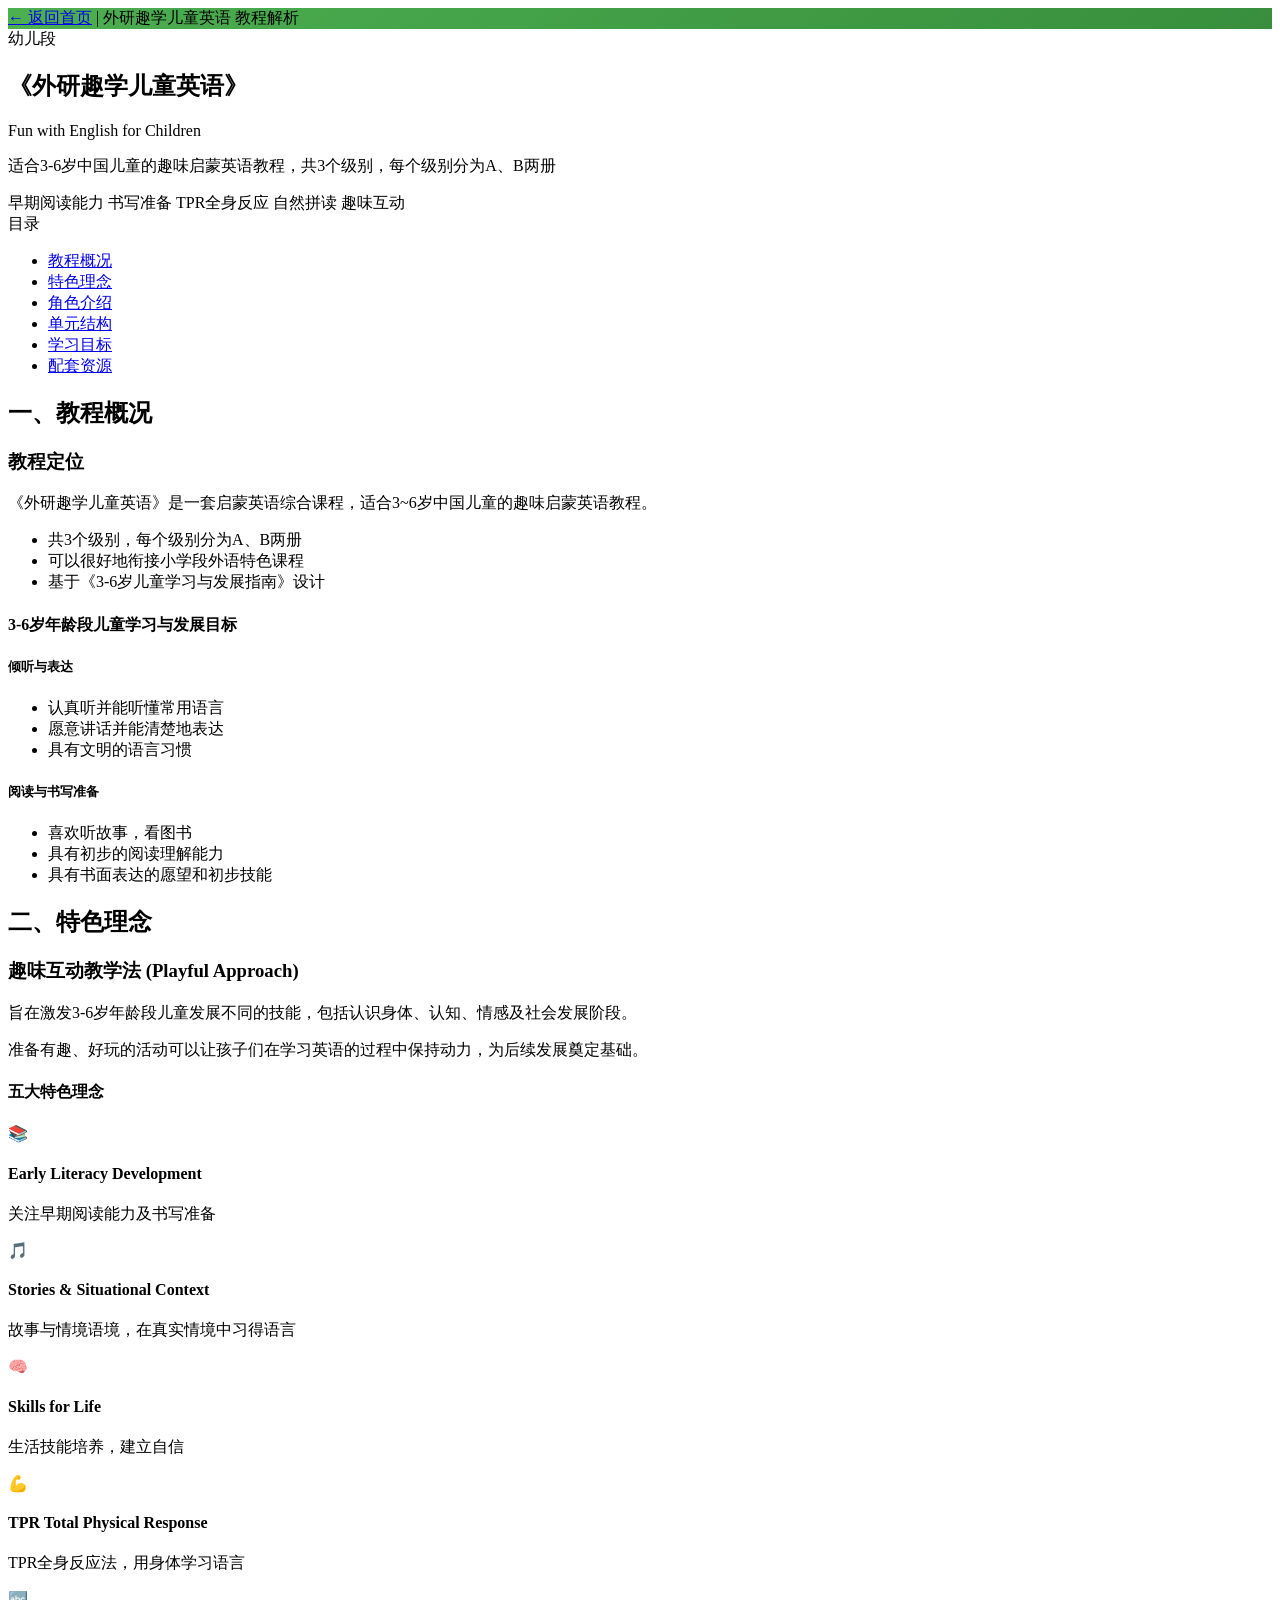
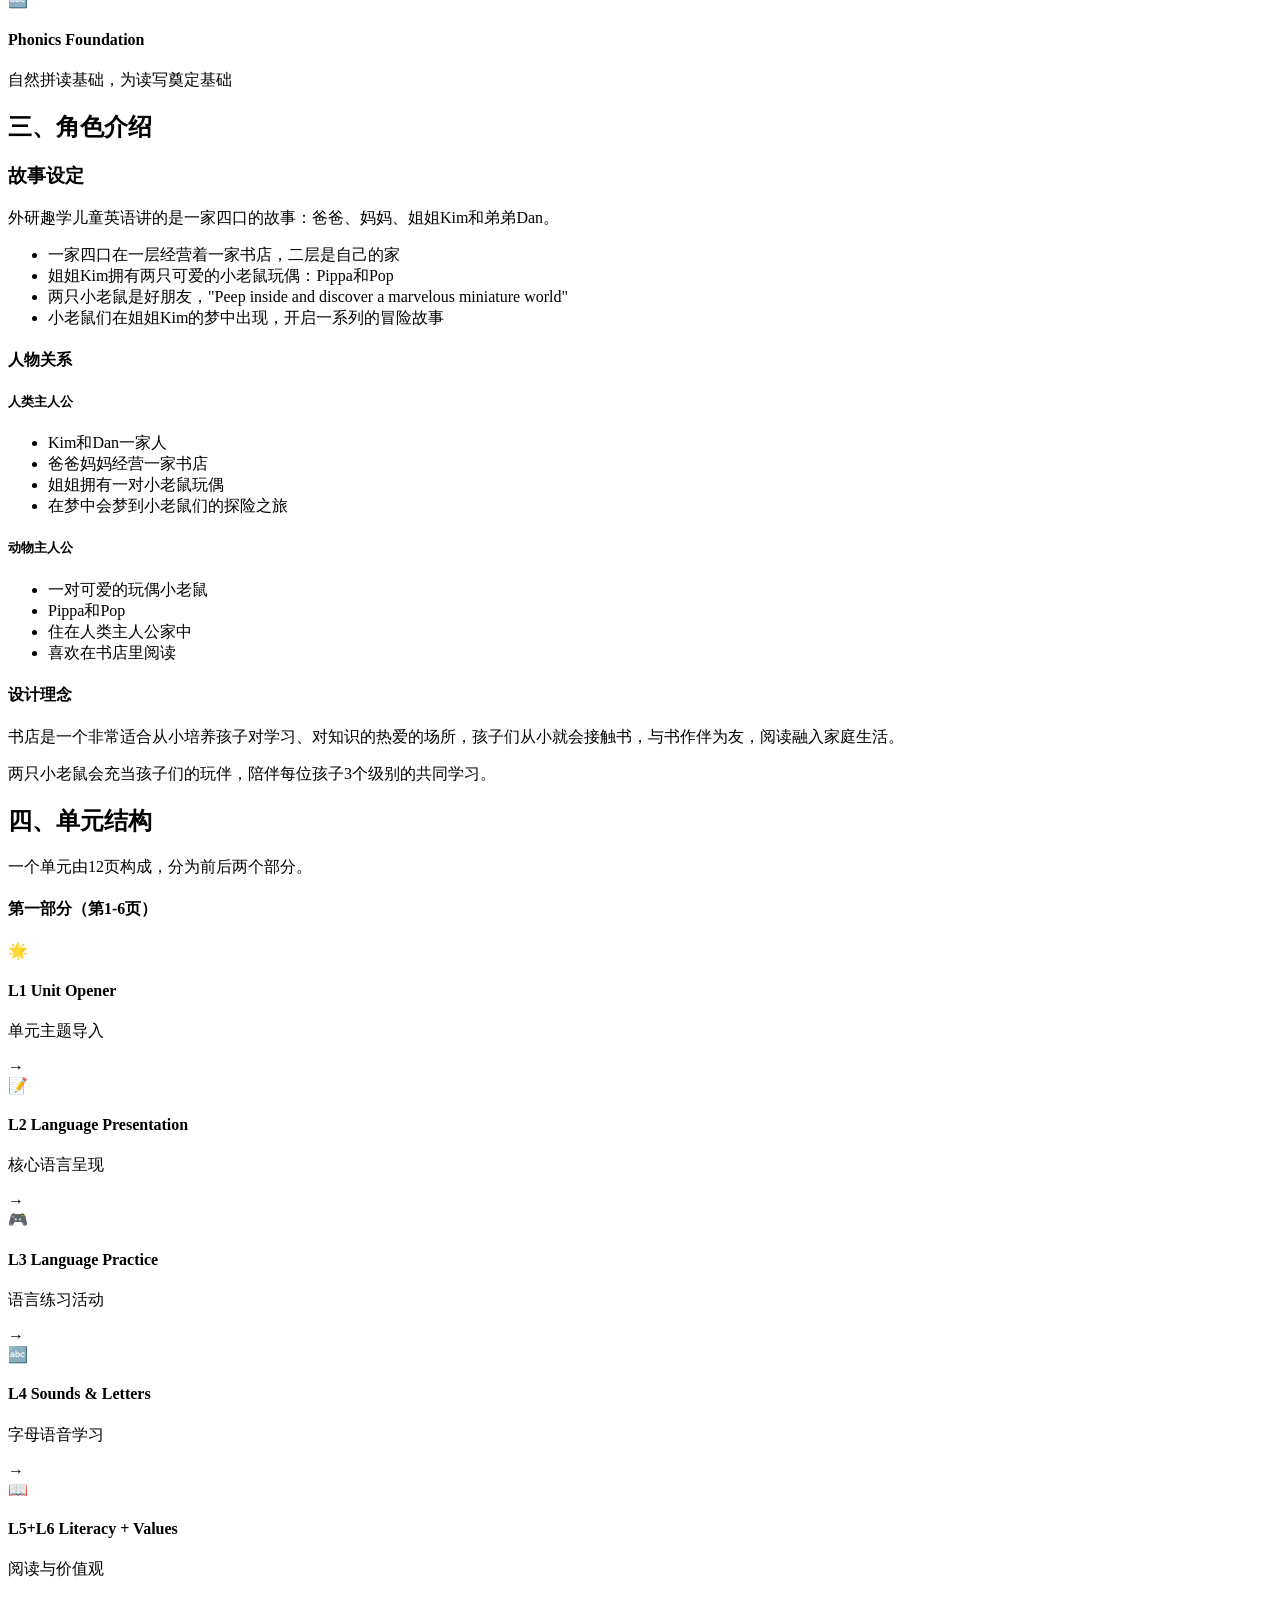
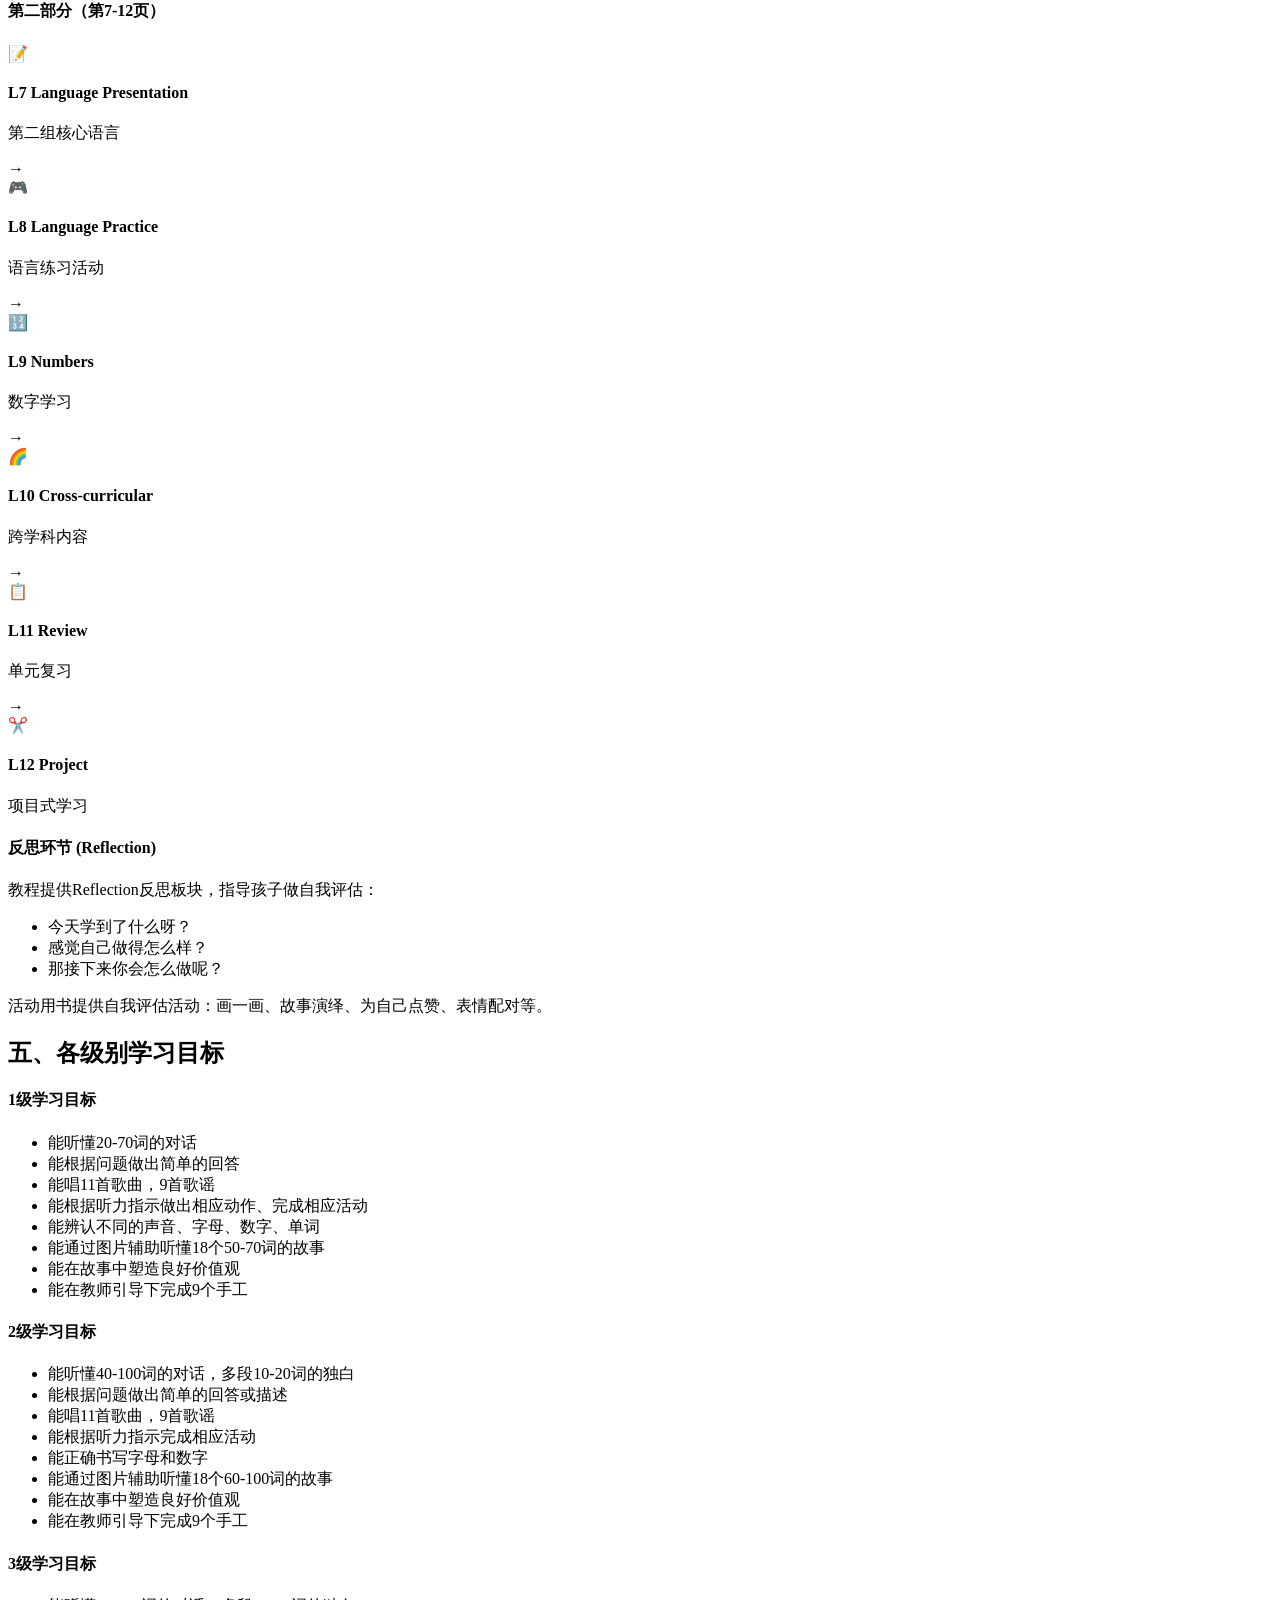
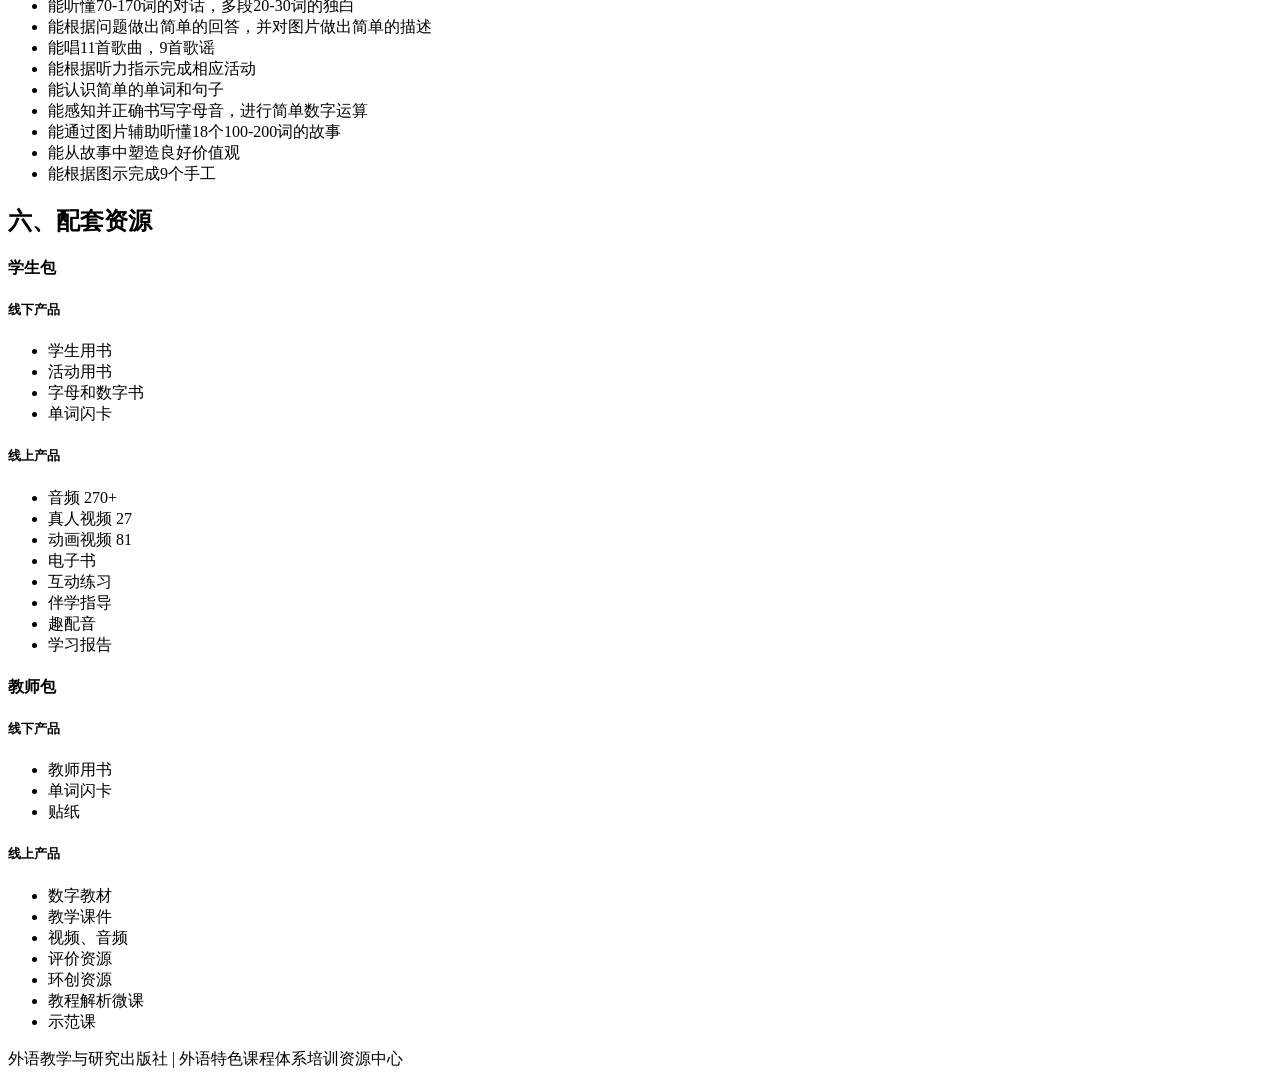
==== quschool-kids.html @ 0fa8fc63 "Add quschool-kids.html" ====
<!DOCTYPE html>
<html lang="zh-CN">
<head>
  <meta charset="UTF-8">
  <meta name="viewport" content="width=device-width, initial-scale=1.0">
  <title>外研趣学儿童英语 | 教程解析</title>
  <link rel="stylesheet" href="styles.css">
</head>
<body>
  <header>
    <nav class="main-nav" style="background: linear-gradient(135deg, #4caf50 0%, #388e3c 100%);">
      <a href="index.html" class="nav-back">← 返回首页</a>
      <span class="nav-divider">|</span>
      <span class="nav-title">外研趣学儿童英语 教程解析</span>
    </nav>
  </header>

  <main class="course-container">
    <!-- 课程头部 -->
    <section class="course-header">
      <div class="course-badge child">幼儿段</div>
      <h1>《外研趣学儿童英语》</h1>
      <p class="course-en">Fun with English for Children</p>
      <p class="course-desc">适合3-6岁中国儿童的趣味启蒙英语教程，共3个级别，每个级别分为A、B两册</p>
      <div class="course-tags">
        <span class="tag">早期阅读能力</span>
        <span class="tag">书写准备</span>
        <span class="tag">TPR全身反应</span>
        <span class="tag">自然拼读</span>
        <span class="tag">趣味互动</span>
      </div>
    </section>

    <!-- 目录导航 -->
    <nav class="toc">
      <div class="toc-title">目录</div>
      <ul>
        <li><a href="#overview">教程概况</a></li>
        <li><a href="#features">特色理念</a></li>
        <li><a href="#characters">角色介绍</a></li>
        <li><a href="#structure">单元结构</a></li>
        <li><a href="#objectives">学习目标</a></li>
        <li><a href="#resources">配套资源</a></li>
      </ul>
    </nav>

    <!-- 第一部分：教程概况 -->
    <section id="overview" class="content-section">
      <h2>一、教程概况</h2>
      
      <div class="highlight-card" style="border-left-color: #4caf50;">
        <h3>教程定位</h3>
        <p>《外研趣学儿童英语》是一套启蒙英语综合课程，适合3~6岁中国儿童的趣味启蒙英语教程。</p>
        <ul>
          <li>共3个级别，每个级别分为A、B两册</li>
          <li>可以很好地衔接小学段外语特色课程</li>
          <li>基于《3-6岁儿童学习与发展指南》设计</li>
        </ul>
      </div>

      <h4>3-6岁年龄段儿童学习与发展目标</h4>
      <div class="resources-grid">
        <div class="resource-card">
          <h5>倾听与表达</h5>
          <ul>
            <li>认真听并能听懂常用语言</li>
            <li>愿意讲话并能清楚地表达</li>
            <li>具有文明的语言习惯</li>
          </ul>
        </div>
        <div class="resource-card">
          <h5>阅读与书写准备</h5>
          <ul>
            <li>喜欢听故事，看图书</li>
            <li>具有初步的阅读理解能力</li>
            <li>具有书面表达的愿望和初步技能</li>
          </ul>
        </div>
      </div>
    </section>

    <!-- 第二部分：特色理念 -->
    <section id="features" class="content-section">
      <h2>二、特色理念</h2>
      
      <div class="concept-box">
        <h3>趣味互动教学法 (Playful Approach)</h3>
        <p>旨在激发3-6岁年龄段儿童发展不同的技能，包括认识身体、认知、情感及社会发展阶段。</p>
        <p>准备有趣、好玩的活动可以让孩子们在学习英语的过程中保持动力，为后续发展奠定基础。</p>
      </div>

      <h4>五大特色理念</h4>
      <div class="features-grid">
        <div class="feature-card">
          <div class="feature-icon">📚</div>
          <h4>Early Literacy Development</h4>
          <p>关注早期阅读能力及书写准备</p>
        </div>
        <div class="feature-card">
          <div class="feature-icon">🎵</div>
          <h4>Stories & Situational Context</h4>
          <p>故事与情境语境，在真实情境中习得语言</p>
        </div>
        <div class="feature-card">
          <div class="feature-icon">🧠</div>
          <h4>Skills for Life</h4>
          <p>生活技能培养，建立自信</p>
        </div>
        <div class="feature-card">
          <div class="feature-icon">💪</div>
          <h4>TPR Total Physical Response</h4>
          <p>TPR全身反应法，用身体学习语言</p>
        </div>
        <div class="feature-card">
          <div class="feature-icon">🔤</div>
          <h4>Phonics Foundation</h4>
          <p>自然拼读基础，为读写奠定基础</p>
        </div>
      </div>
    </section>

    <!-- 第三部分：角色介绍 -->
    <section id="characters" class="content-section">
      <h2>三、角色介绍</h2>
      
      <div class="concept-box">
        <h3>故事设定</h3>
        <p>外研趣学儿童英语讲的是一家四口的故事：爸爸、妈妈、姐姐Kim和弟弟Dan。</p>
        <ul>
          <li>一家四口在一层经营着一家书店，二层是自己的家</li>
          <li>姐姐Kim拥有两只可爱的小老鼠玩偶：Pippa和Pop</li>
          <li>两只小老鼠是好朋友，"Peep inside and discover a marvelous miniature world"</li>
          <li>小老鼠们在姐姐Kim的梦中出现，开启一系列的冒险故事</li>
        </ul>
      </div>

      <h4>人物关系</h4>
      <div class="resources-grid">
        <div class="resource-card">
          <h5>人类主人公</h5>
          <ul>
            <li>Kim和Dan一家人</li>
            <li>爸爸妈妈经营一家书店</li>
            <li>姐姐拥有一对小老鼠玩偶</li>
            <li>在梦中会梦到小老鼠们的探险之旅</li>
          </ul>
        </div>
        <div class="resource-card">
          <h5>动物主人公</h5>
          <ul>
            <li>一对可爱的玩偶小老鼠</li>
            <li>Pippa和Pop</li>
            <li>住在人类主人公家中</li>
            <li>喜欢在书店里阅读</li>
          </ul>
        </div>
      </div>

      <div class="highlight-card">
        <h4>设计理念</h4>
        <p>书店是一个非常适合从小培养孩子对学习、对知识的热爱的场所，孩子们从小就会接触书，与书作伴为友，阅读融入家庭生活。</p>
        <p>两只小老鼠会充当孩子们的玩伴，陪伴每位孩子3个级别的共同学习。</p>
      </div>
    </section>

    <!-- 第四部分：单元结构 -->
    <section id="structure" class="content-section">
      <h2>四、单元结构</h2>
      
      <p class="section-intro">一个单元由12页构成，分为前后两个部分。</p>

      <h4>第一部分（第1-6页）</h4>
      <div class="structure-flow">
        <div class="structure-step">
          <div class="step-icon">🌟</div>
          <div class="step-content">
            <h4>L1 Unit Opener</h4>
            <p>单元主题导入</p>
          </div>
        </div>
        <div class="structure-arrow">→</div>
        <div class="structure-step">
          <div class="step-icon">📝</div>
          <div class="step-content">
            <h4>L2 Language Presentation</h4>
            <p>核心语言呈现</p>
          </div>
        </div>
        <div class="structure-arrow">→</div>
        <div class="structure-step">
          <div class="step-icon">🎮</div>
          <div class="step-content">
            <h4>L3 Language Practice</h4>
            <p>语言练习活动</p>
          </div>
        </div>
        <div class="structure-arrow">→</div>
        <div class="structure-step">
          <div class="step-icon">🔤</div>
          <div class="step-content">
            <h4>L4 Sounds & Letters</h4>
            <p>字母语音学习</p>
          </div>
        </div>
        <div class="structure-arrow">→</div>
        <div class="structure-step">
          <div class="step-icon">📖</div>
          <div class="step-content">
            <h4>L5+L6 Literacy + Values</h4>
            <p>阅读与价值观</p>
          </div>
        </div>
      </div>

      <h4>第二部分（第7-12页）</h4>
      <div class="structure-flow">
        <div class="structure-step">
          <div class="step-icon">📝</div>
          <div class="step-content">
            <h4>L7 Language Presentation</h4>
            <p>第二组核心语言</p>
          </div>
        </div>
        <div class="structure-arrow">→</div>
        <div class="structure-step">
          <div class="step-icon">🎮</div>
          <div class="step-content">
            <h4>L8 Language Practice</h4>
            <p>语言练习活动</p>
          </div>
        </div>
        <div class="structure-arrow">→</div>
        <div class="structure-step">
          <div class="step-icon">🔢</div>
          <div class="step-content">
            <h4>L9 Numbers</h4>
            <p>数字学习</p>
          </div>
        </div>
        <div class="structure-arrow">→</div>
        <div class="structure-step">
          <div class="step-icon">🌈</div>
          <div class="step-content">
            <h4>L10 Cross-curricular</h4>
            <p>跨学科内容</p>
          </div>
        </div>
        <div class="structure-arrow">→</div>
        <div class="structure-step">
          <div class="step-icon">📋</div>
          <div class="step-content">
            <h4>L11 Review</h4>
            <p>单元复习</p>
          </div>
        </div>
        <div class="structure-arrow">→</div>
        <div class="structure-step">
          <div class="step-icon">✂️</div>
          <div class="step-content">
            <h4>L12 Project</h4>
            <p>项目式学习</p>
          </div>
        </div>
      </div>

      <h4>反思环节 (Reflection)</h4>
      <div class="highlight-card">
        <p>教程提供Reflection反思板块，指导孩子做自我评估：</p>
        <ul>
          <li>今天学到了什么呀？</li>
          <li>感觉自己做得怎么样？</li>
          <li>那接下来你会怎么做呢？</li>
        </ul>
        <p>活动用书提供自我评估活动：画一画、故事演绎、为自己点赞、表情配对等。</p>
      </div>
    </section>

    <!-- 第五部分：学习目标 -->
    <section id="objectives" class="content-section">
      <h2>五、各级别学习目标</h2>
      
      <h4>1级学习目标</h4>
      <div class="highlight-card">
        <ul>
          <li>能听懂20-70词的对话</li>
          <li>能根据问题做出简单的回答</li>
          <li>能唱11首歌曲，9首歌谣</li>
          <li>能根据听力指示做出相应动作、完成相应活动</li>
          <li>能辨认不同的声音、字母、数字、单词</li>
          <li>能通过图片辅助听懂18个50-70词的故事</li>
          <li>能在故事中塑造良好价值观</li>
          <li>能在教师引导下完成9个手工</li>
        </ul>
      </div>

      <h4>2级学习目标</h4>
      <div class="highlight-card">
        <ul>
          <li>能听懂40-100词的对话，多段10-20词的独白</li>
          <li>能根据问题做出简单的回答或描述</li>
          <li>能唱11首歌曲，9首歌谣</li>
          <li>能根据听力指示完成相应活动</li>
          <li>能正确书写字母和数字</li>
          <li>能通过图片辅助听懂18个60-100词的故事</li>
          <li>能在故事中塑造良好价值观</li>
          <li>能在教师引导下完成9个手工</li>
        </ul>
      </div>

      <h4>3级学习目标</h4>
      <div class="highlight-card">
        <ul>
          <li>能听懂70-170词的对话，多段20-30词的独白</li>
          <li>能根据问题做出简单的回答，并对图片做出简单的描述</li>
          <li>能唱11首歌曲，9首歌谣</li>
          <li>能根据听力指示完成相应活动</li>
          <li>能认识简单的单词和句子</li>
          <li>能感知并正确书写字母音，进行简单数字运算</li>
          <li>能通过图片辅助听懂18个100-200词的故事</li>
          <li>能从故事中塑造良好价值观</li>
          <li>能根据图示完成9个手工</li>
        </ul>
      </div>
    </section>

    <!-- 第六部分：配套资源 -->
    <section id="resources" class="content-section">
      <h2>六、配套资源</h2>
      
      <h4>学生包</h4>
      <div class="resources-grid">
        <div class="resource-card">
          <h5>线下产品</h5>
          <ul>
            <li>学生用书</li>
            <li>活动用书</li>
            <li>字母和数字书</li>
            <li>单词闪卡</li>
          </ul>
        </div>
        <div class="resource-card">
          <h5>线上产品</h5>
          <ul>
            <li>音频 270+</li>
            <li>真人视频 27</li>
            <li>动画视频 81</li>
            <li>电子书</li>
            <li>互动练习</li>
            <li>伴学指导</li>
            <li>趣配音</li>
            <li>学习报告</li>
          </ul>
        </div>
      </div>

      <h4>教师包</h4>
      <div class="resources-grid">
        <div class="resource-card">
          <h5>线下产品</h5>
          <ul>
            <li>教师用书</li>
            <li>单词闪卡</li>
            <li>贴纸</li>
          </ul>
        </div>
        <div class="resource-card">
          <h5>线上产品</h5>
          <ul>
            <li>数字教材</li>
            <li>教学课件</li>
            <li>视频、音频</li>
            <li>评价资源</li>
            <li>环创资源</li>
            <li>教程解析微课</li>
            <li>示范课</li>
          </ul>
        </div>
      </div>
    </section>

    <footer class="course-footer">
      <p>外语教学与研究出版社 | 外语特色课程体系培训资源中心</p>
    </footer>
  </main>
</body>
</html>
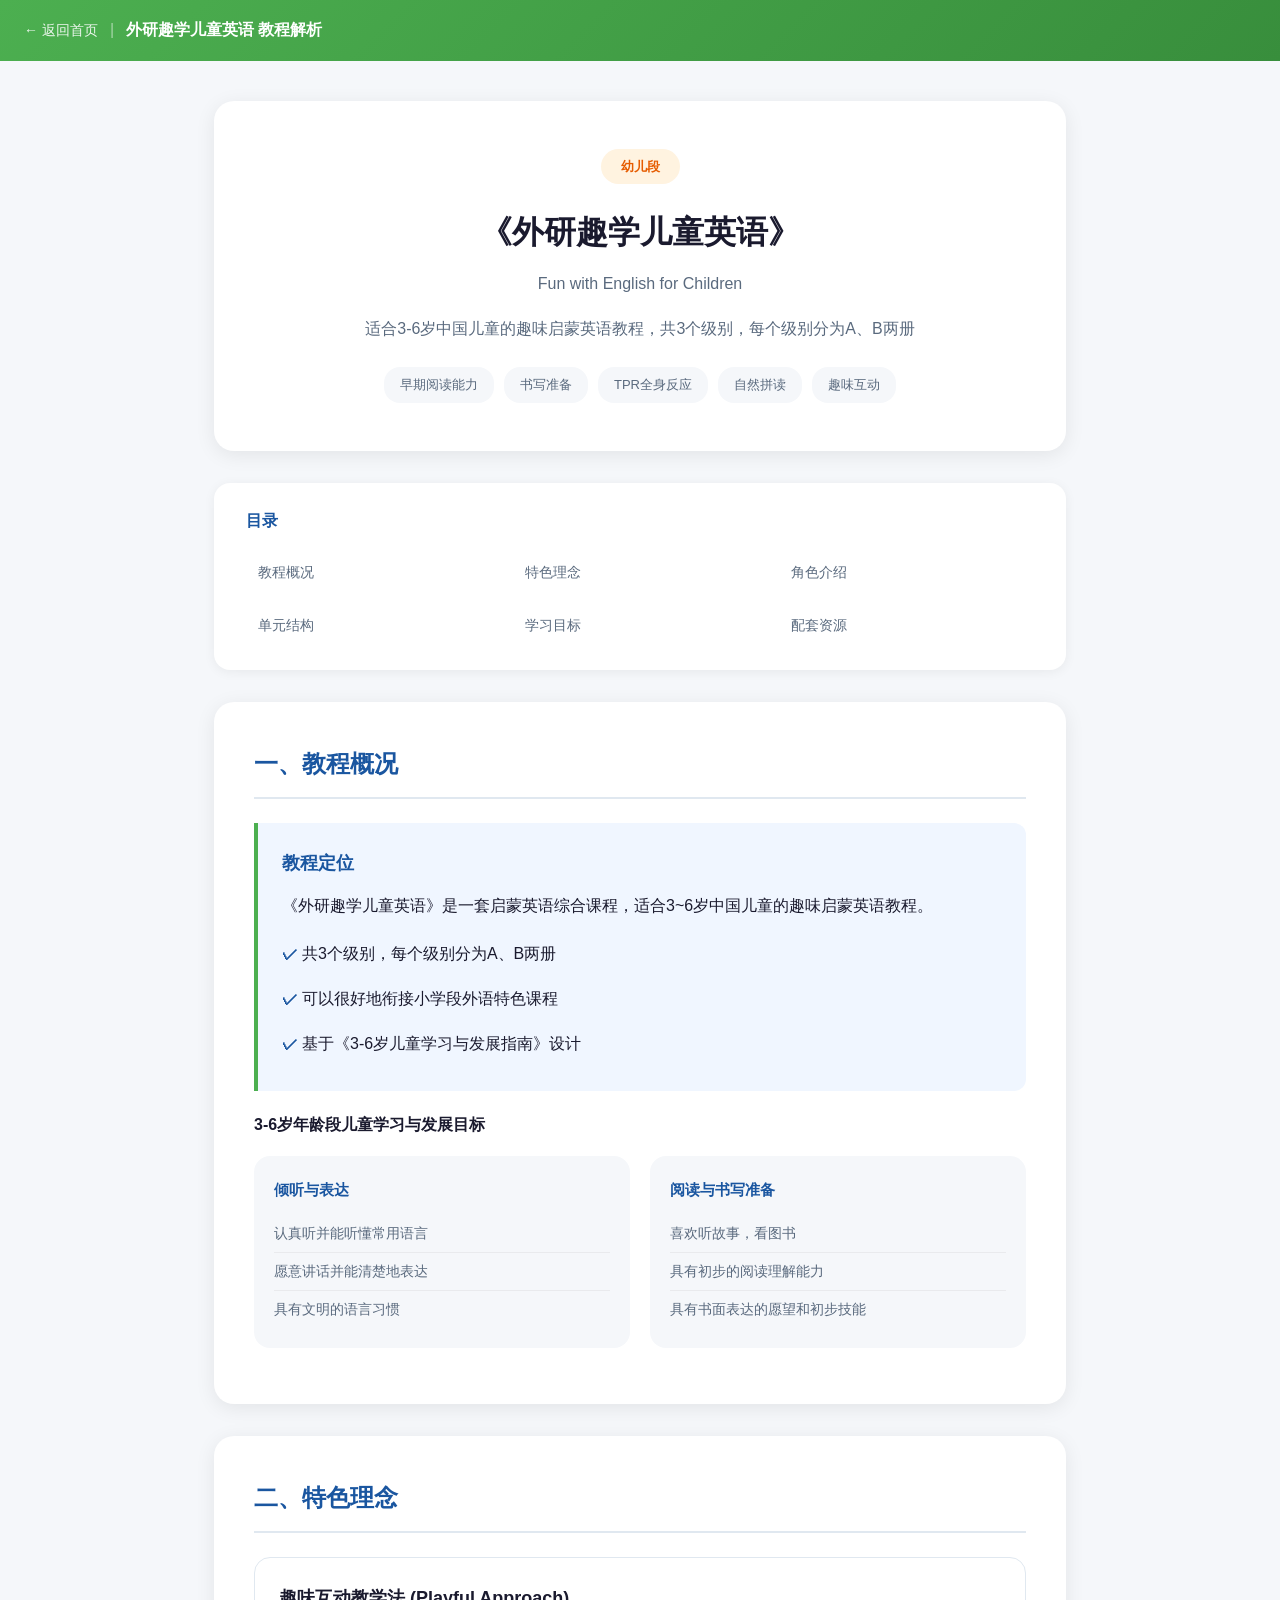
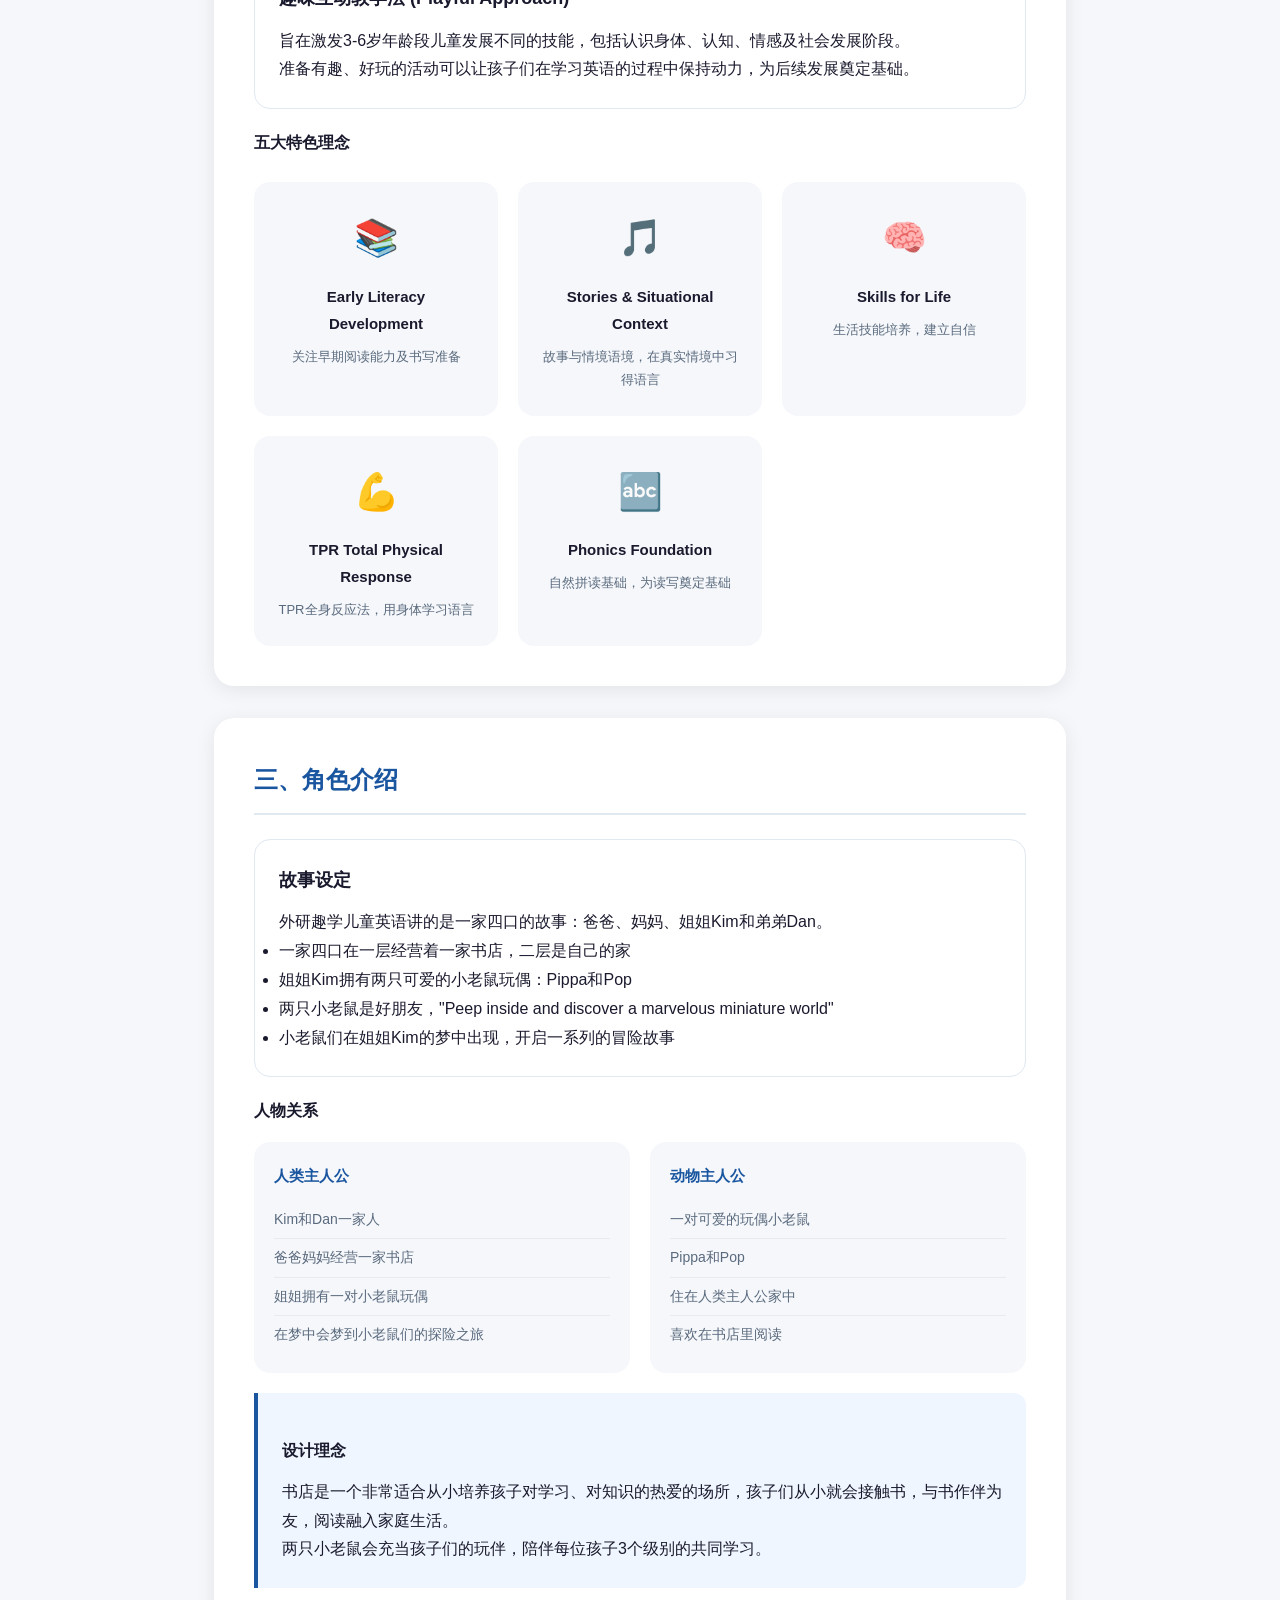
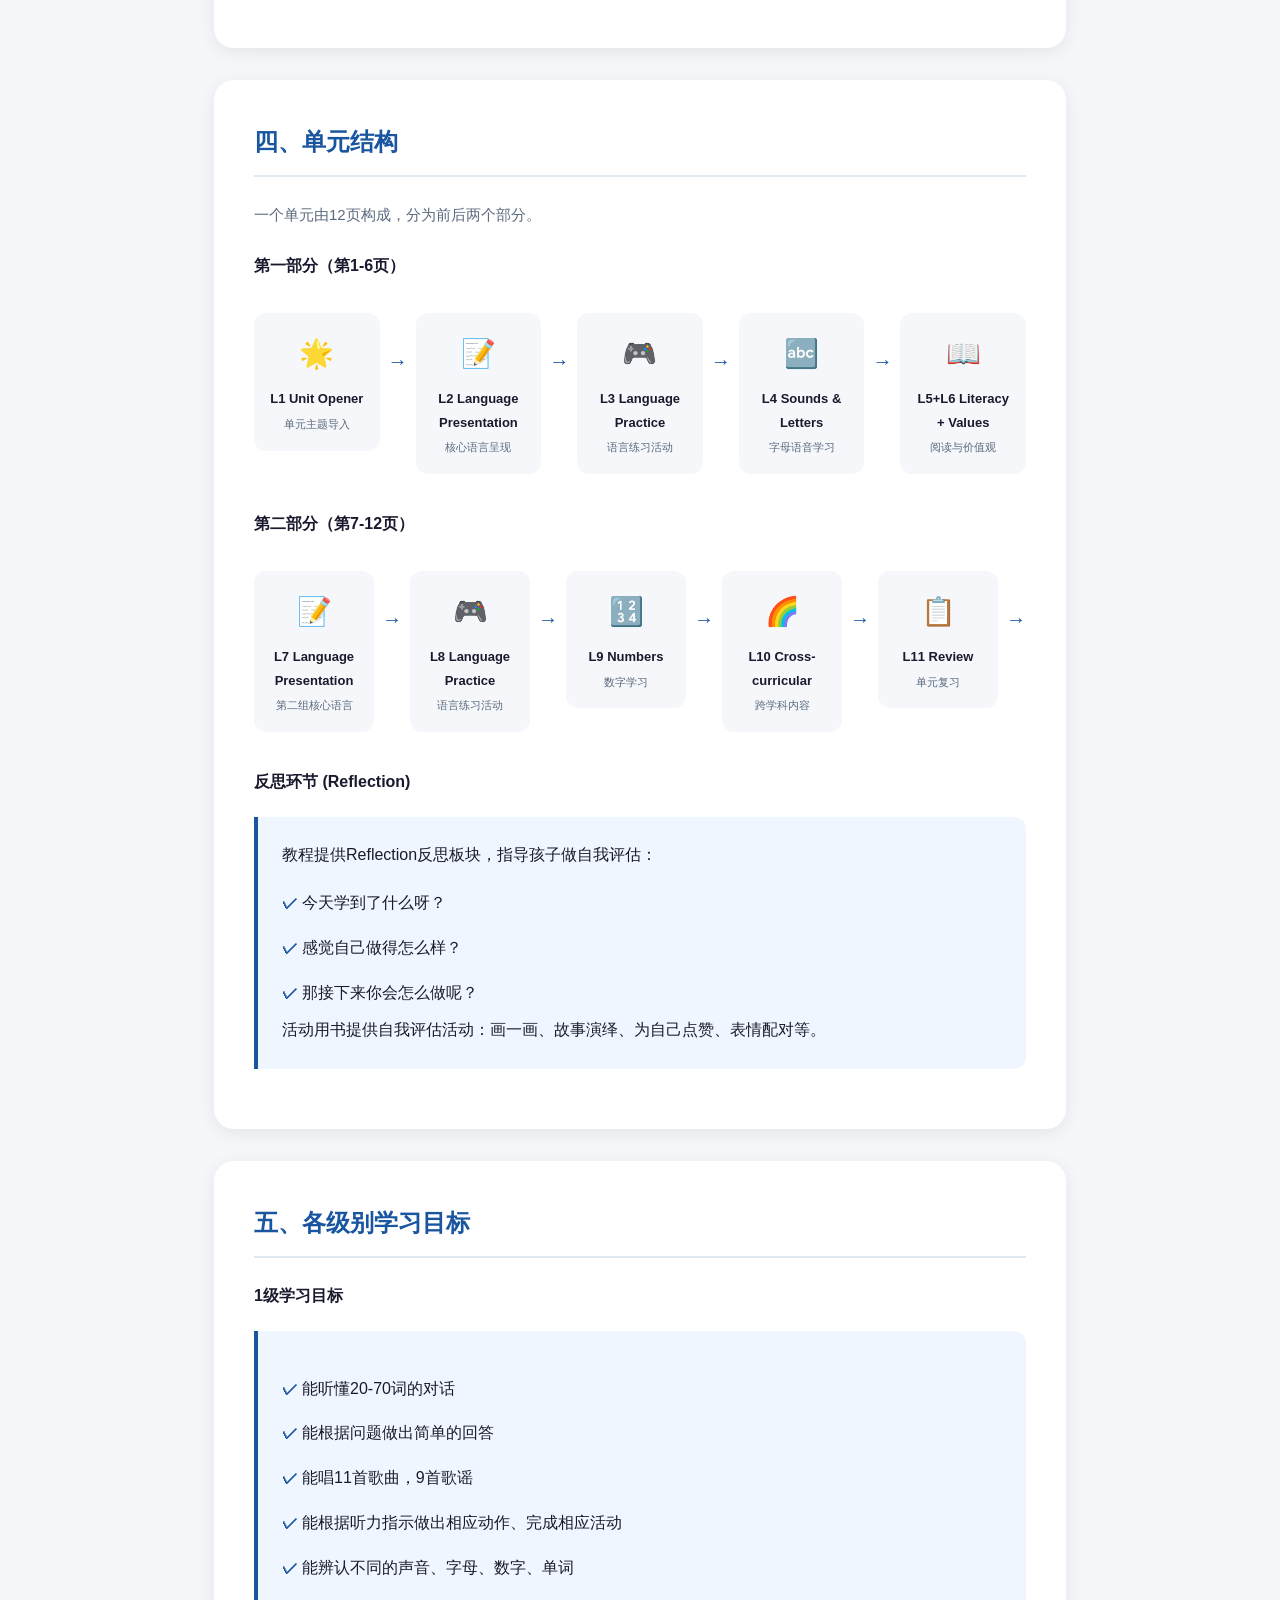
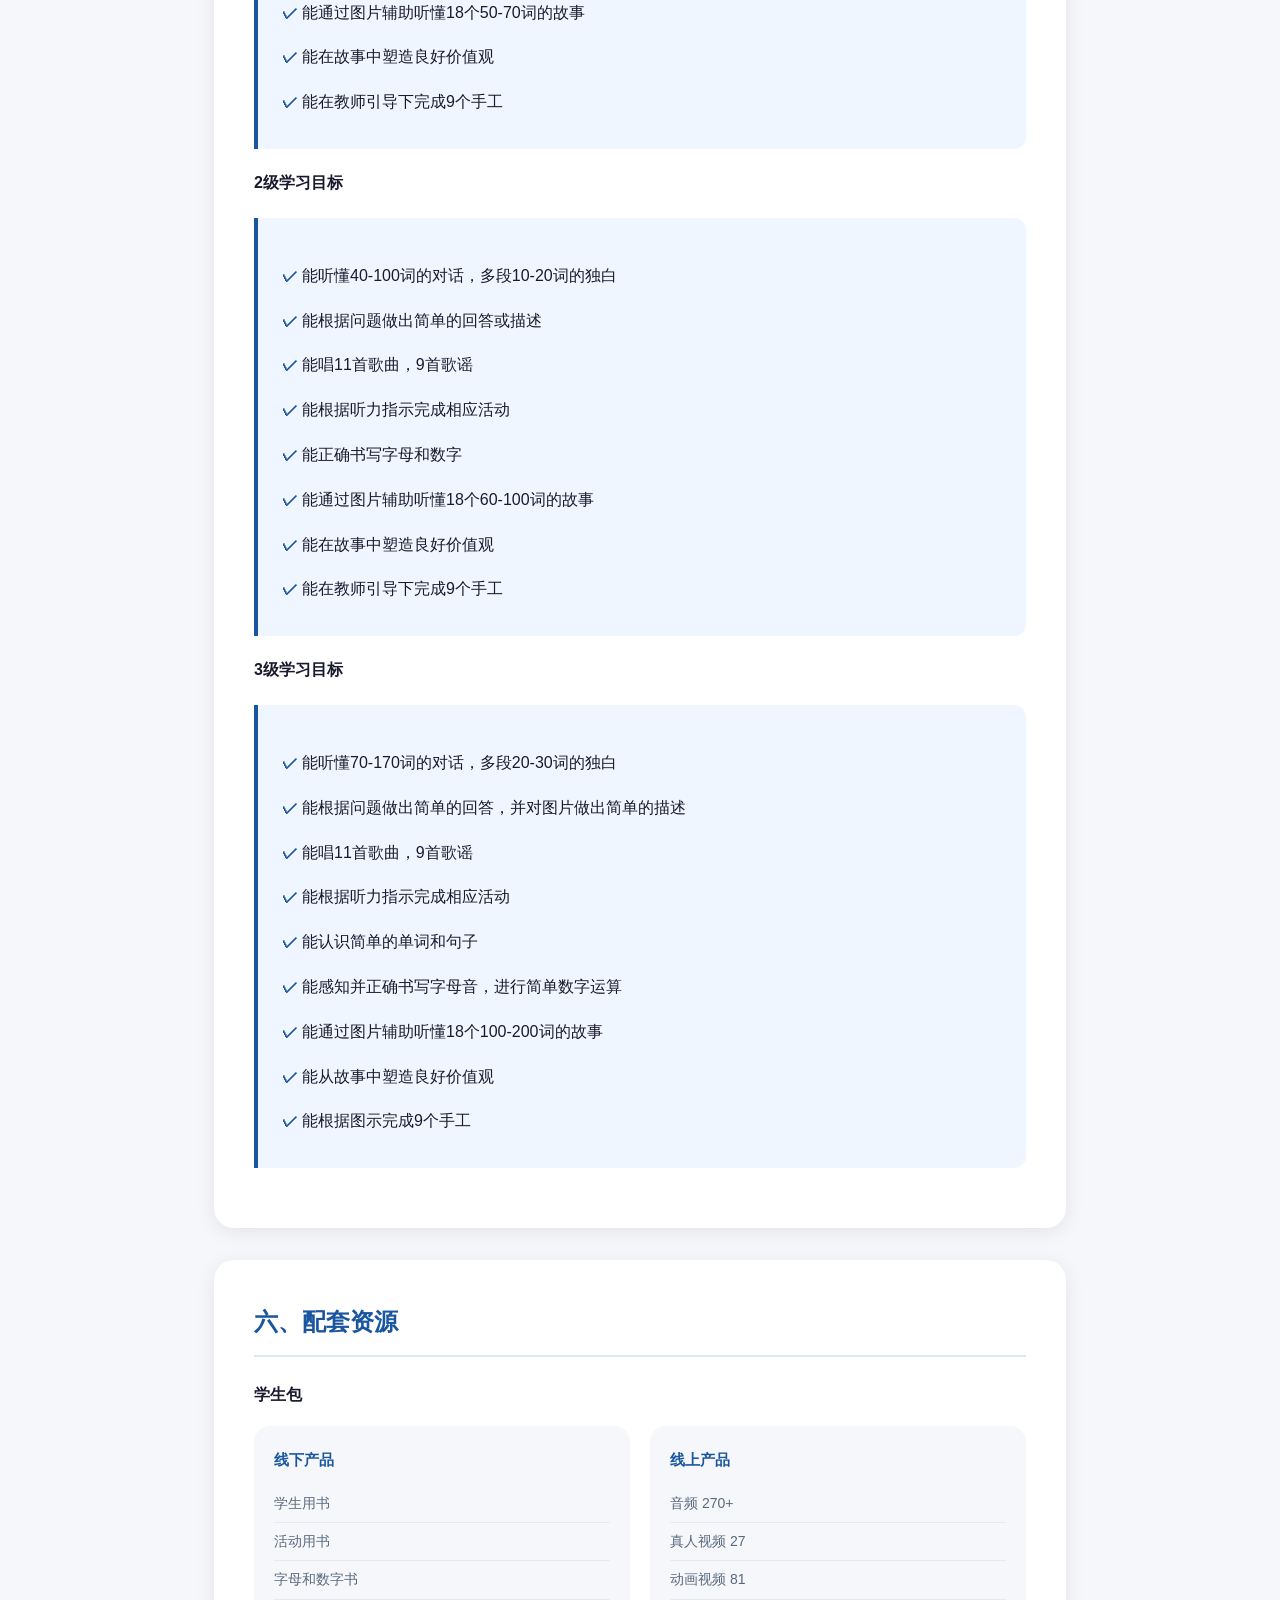
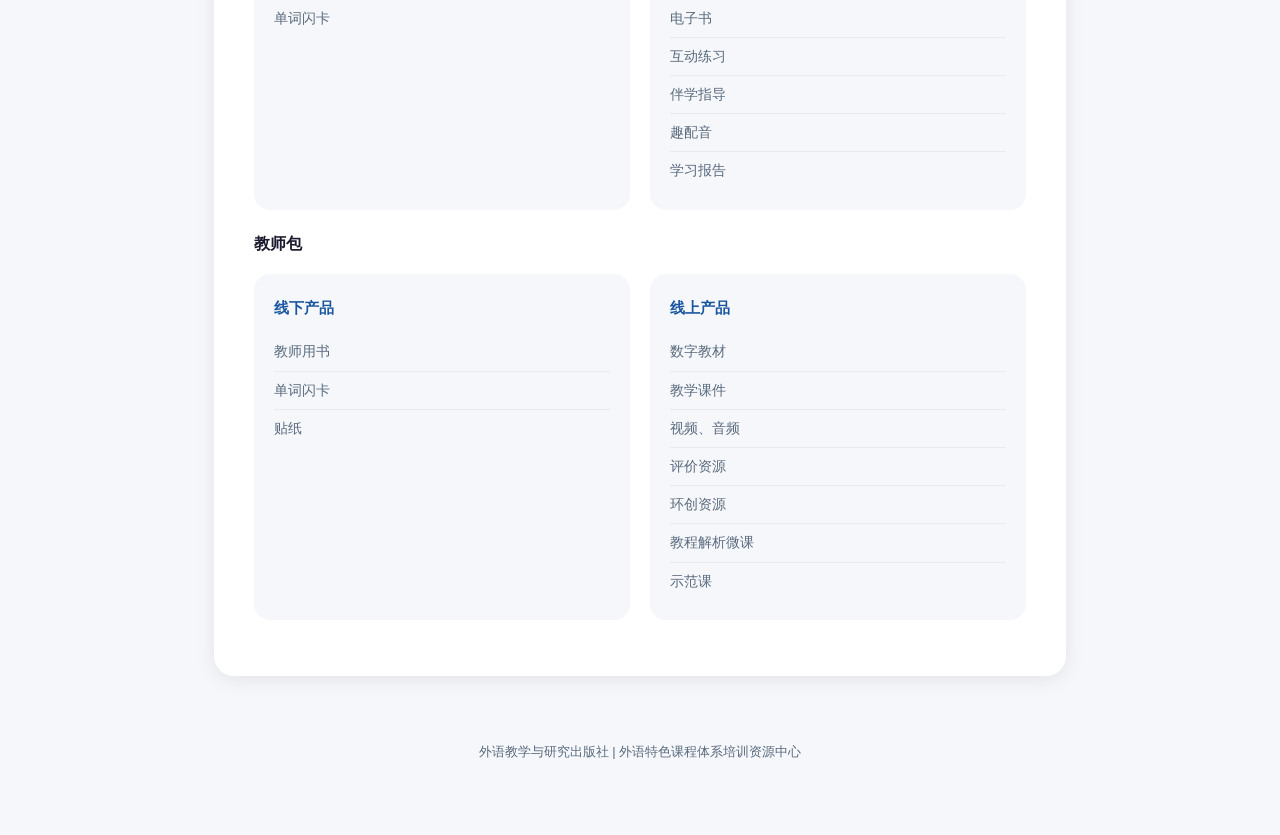
==== commit 346b042d: "Fix navigation smooth scroll" ====
--- a/quschool-kids.html
+++ b/quschool-kids.html
@@ -382,5 +382,19 @@
       <p>外语教学与研究出版社 | 外语特色课程体系培训资源中心</p>
     </footer>
   </main>
+  
+  <script>
+    document.querySelectorAll('.toc a[href^="#"]').forEach(anchor => {
+      anchor.addEventListener('click', function(e) {
+        e.preventDefault();
+        const target = document.querySelector(this.getAttribute('href'));
+        if (target) {
+          const headerHeight = 70;
+          const targetPosition = target.getBoundingClientRect().top + window.pageYOffset - headerHeight;
+          window.scrollTo({ top: targetPosition, behavior: 'smooth' });
+        }
+      });
+    });
+  </script>
 </body>
 </html>
--- a/styles.css
+++ b/styles.css
@@ -0,0 +1,590 @@
+/* ===== 全局样式 ===== */
+:root {
+  --primary: #1a56a0;
+  --primary-light: #2d6cc0;
+  --accent: #e85d26;
+  --bg: #f5f7fa;
+  --card-bg: #ffffff;
+  --text: #1a1a2e;
+  --text-sub: #5a6a7e;
+  --border: #e0e8f0;
+  --senior: linear-gradient(135deg, #1a56a0 0%, #0e3a73 100%);
+  --child: linear-gradient(135deg, #ff9800 0%, #f57c00 100%);
+  --think: linear-gradient(135deg, #7b1fa2 0%, #6a1b9a 100%);
+  --new: linear-gradient(135deg, #2e7d32 0%, #1b5e20 100%);
+}
+
+* { margin: 0; padding: 0; box-sizing: border-box; }
+
+body {
+  font-family: 'PingFang SC', 'Microsoft YaHei', sans-serif;
+  background: var(--bg);
+  color: var(--text);
+  line-height: 1.8;
+}
+
+/* ===== 导航栏 ===== */
+.main-nav {
+  background: var(--senior);
+  color: white;
+  padding: 16px 24px;
+  display: flex;
+  align-items: center;
+  gap: 12px;
+}
+
+.nav-back {
+  color: white;
+  text-decoration: none;
+  font-size: 14px;
+  opacity: 0.9;
+}
+
+.nav-back:hover { opacity: 1; }
+
+.nav-divider {
+  opacity: 0.5;
+}
+
+.nav-title {
+  font-weight: 600;
+}
+
+/* ===== 课程容器 ===== */
+.course-container {
+  max-width: 900px;
+  margin: 0 auto;
+  padding: 40px 24px;
+}
+
+/* ===== 课程头部 ===== */
+.course-header {
+  background: white;
+  border-radius: 20px;
+  padding: 48px 40px;
+  margin-bottom: 32px;
+  text-align: center;
+  box-shadow: 0 4px 20px rgba(0,0,0,0.08);
+}
+
+.course-badge {
+  display: inline-block;
+  padding: 6px 20px;
+  border-radius: 20px;
+  font-size: 13px;
+  font-weight: 600;
+  margin-bottom: 20px;
+}
+
+.course-badge.senior { background: #e8f4ff; color: #1a56a0; }
+.course-badge.child { background: #fff3e0; color: #e65c00; }
+.course-badge.think { background: #f3e5f5; color: #7b1fa2; }
+.course-badge.new { background: #e8f5e9; color: #2e7d32; }
+
+.course-header h1 {
+  font-size: 32px;
+  font-weight: 800;
+  color: var(--text);
+  margin-bottom: 8px;
+}
+
+.course-en {
+  font-size: 16px;
+  color: var(--text-sub);
+  margin-bottom: 16px;
+}
+
+.course-desc {
+  font-size: 16px;
+  color: var(--text-sub);
+  max-width: 600px;
+  margin: 0 auto 24px;
+}
+
+.course-tags {
+  display: flex;
+  flex-wrap: wrap;
+  gap: 10px;
+  justify-content: center;
+}
+
+.course-tags .tag {
+  padding: 6px 16px;
+  background: var(--bg);
+  border-radius: 16px;
+  font-size: 13px;
+  color: var(--text-sub);
+}
+
+/* ===== 目录导航 ===== */
+.toc {
+  background: white;
+  border-radius: 16px;
+  padding: 24px 32px;
+  margin-bottom: 32px;
+  box-shadow: 0 2px 12px rgba(0,0,0,0.06);
+}
+
+.toc-title {
+  font-size: 16px;
+  font-weight: 700;
+  color: var(--primary);
+  margin-bottom: 16px;
+}
+
+.toc ul {
+  list-style: none;
+  display: grid;
+  grid-template-columns: repeat(auto-fit, minmax(200px, 1fr));
+  gap: 12px;
+}
+
+.toc a {
+  color: var(--text-sub);
+  text-decoration: none;
+  font-size: 14px;
+  display: block;
+  padding: 8px 12px;
+  border-radius: 8px;
+  transition: all 0.2s;
+}
+
+.toc a:hover {
+  background: var(--bg);
+  color: var(--primary);
+}
+
+/* ===== 内容区块 ===== */
+.content-section {
+  background: white;
+  border-radius: 20px;
+  padding: 40px;
+  margin-bottom: 32px;
+  box-shadow: 0 4px 20px rgba(0,0,0,0.08);
+}
+
+.content-section h2 {
+  font-size: 24px;
+  font-weight: 700;
+  color: var(--primary);
+  margin-bottom: 24px;
+  padding-bottom: 12px;
+  border-bottom: 2px solid var(--border);
+}
+
+.content-section h3 {
+  font-size: 18px;
+  font-weight: 700;
+  color: var(--text);
+  margin-bottom: 12px;
+}
+
+.content-section h4 {
+  font-size: 16px;
+  font-weight: 700;
+  color: var(--text);
+  margin: 20px 0 12px;
+}
+
+.section-intro {
+  font-size: 15px;
+  color: var(--text-sub);
+  margin-bottom: 24px;
+}
+
+/* ===== 特色卡片 ===== */
+.features-grid {
+  display: grid;
+  grid-template-columns: repeat(auto-fit, minmax(220px, 1fr));
+  gap: 20px;
+  margin-top: 24px;
+}
+
+.feature-card {
+  background: var(--bg);
+  border-radius: 16px;
+  padding: 24px;
+  text-align: center;
+  transition: transform 0.3s, box-shadow 0.3s;
+}
+
+.feature-card:hover {
+  transform: translateY(-4px);
+  box-shadow: 0 8px 24px rgba(0,0,0,0.1);
+}
+
+.feature-icon {
+  font-size: 36px;
+  margin-bottom: 12px;
+}
+
+.feature-card h4 {
+  font-size: 15px;
+  margin: 0 0 8px;
+}
+
+.feature-card p {
+  font-size: 13px;
+  color: var(--text-sub);
+}
+
+/* ===== 高亮卡片 ===== */
+.highlight-card {
+  background: #f0f6ff;
+  border-left: 4px solid var(--primary);
+  border-radius: 0 12px 12px 0;
+  padding: 24px;
+  margin: 20px 0;
+}
+
+.highlight-card h3 {
+  color: var(--primary);
+  margin-bottom: 12px;
+}
+
+.highlight-card ul {
+  list-style: none;
+  margin-top: 12px;
+}
+
+.highlight-card li {
+  padding: 8px 0;
+  padding-left: 20px;
+  position: relative;
+}
+
+.highlight-card li::before {
+  content: '✓';
+  position: absolute;
+  left: 0;
+  color: var(--primary);
+  font-weight: bold;
+}
+
+/* ===== 概念框 ===== */
+.concept-box {
+  background: white;
+  border: 1.5px solid var(--border);
+  border-radius: 16px;
+  padding: 24px;
+  margin: 20px 0;
+}
+
+.concept-box blockquote {
+  background: var(--bg);
+  border-radius: 8px;
+  padding: 16px 20px;
+  margin-top: 12px;
+  font-style: italic;
+  color: var(--text-sub);
+  border-left: 3px solid var(--primary);
+}
+
+/* ===== 示例卡片 ===== */
+.example-card {
+  background: #fff9e6;
+  border-radius: 16px;
+  padding: 24px;
+  margin: 20px 0;
+}
+
+.example-card h4 {
+  color: #b77c00;
+  margin-bottom: 16px;
+}
+
+.example-content {
+  display: flex;
+  flex-direction: column;
+  gap: 16px;
+}
+
+.example-item {
+  background: white;
+  border-radius: 12px;
+  padding: 16px;
+}
+
+.example-label {
+  display: inline-block;
+  background: #fff3cd;
+  color: #856404;
+  padding: 4px 12px;
+  border-radius: 12px;
+  font-size: 13px;
+  font-weight: 600;
+  margin-bottom: 8px;
+}
+
+.example-item p {
+  font-size: 14px;
+  color: var(--text-sub);
+}
+
+/* ===== 方法框 ===== */
+.method-box {
+  background: #e8f5e9;
+  border-radius: 16px;
+  padding: 24px;
+  margin: 20px 0;
+}
+
+.method-box h4 {
+  color: #2e7d32;
+  margin-bottom: 16px;
+}
+
+.method-steps {
+  display: flex;
+  gap: 12px;
+  margin-bottom: 12px;
+}
+
+.step {
+  flex: 1;
+  background: white;
+  border-radius: 12px;
+  padding: 16px;
+  text-align: center;
+}
+
+.step-num {
+  display: inline-flex;
+  align-items: center;
+  justify-content: center;
+  width: 32px;
+  height: 32px;
+  background: #2e7d32;
+  color: white;
+  border-radius: 50%;
+  font-weight: 700;
+  font-size: 14px;
+  margin-bottom: 8px;
+}
+
+.step-text {
+  font-size: 13px;
+  color: var(--text);
+}
+
+.method-note {
+  font-size: 13px;
+  color: #2e7d32;
+  font-style: italic;
+}
+
+/* ===== 思维表格 ===== */
+.thinking-table {
+  width: 100%;
+  border-collapse: collapse;
+  margin: 16px 0;
+  font-size: 14px;
+}
+
+.thinking-table th,
+.thinking-table td {
+  padding: 14px 16px;
+  text-align: left;
+  border-bottom: 1px solid var(--border);
+}
+
+.thinking-table th {
+  background: var(--bg);
+  font-weight: 600;
+  color: var(--primary);
+}
+
+.thinking-table tr:hover td {
+  background: #f8fafc;
+}
+
+/* ===== 文化网格 ===== */
+.culture-grid {
+  display: grid;
+  grid-template-columns: repeat(3, 1fr);
+  gap: 20px;
+  margin-top: 16px;
+}
+
+.culture-item {
+  background: var(--bg);
+  border-radius: 16px;
+  padding: 24px;
+  text-align: center;
+}
+
+.culture-item h4 {
+  color: var(--primary);
+  margin-bottom: 8px;
+}
+
+.culture-item p {
+  font-size: 14px;
+  color: var(--text-sub);
+}
+
+/* ===== 单元结构流程 ===== */
+.structure-flow {
+  display: flex;
+  align-items: flex-start;
+  gap: 8px;
+  overflow-x: auto;
+  padding: 16px 0;
+  margin: 16px 0;
+}
+
+.structure-step {
+  flex: 1;
+  min-width: 120px;
+  background: var(--bg);
+  border-radius: 12px;
+  padding: 16px;
+  text-align: center;
+}
+
+.step-icon {
+  font-size: 28px;
+  margin-bottom: 8px;
+}
+
+.step-content h4 {
+  font-size: 13px;
+  margin: 0 0 4px;
+}
+
+.step-content p {
+  font-size: 11px;
+  color: var(--text-sub);
+}
+
+.structure-arrow {
+  font-size: 20px;
+  color: var(--primary);
+  flex-shrink: 0;
+  padding-top: 30px;
+}
+
+/* ===== 课时表 ===== */
+.time-table {
+  display: grid;
+  grid-template-columns: repeat(4, 1fr);
+  gap: 12px;
+  margin: 16px 0;
+}
+
+.time-item {
+  background: white;
+  border: 1.5px solid var(--border);
+  border-radius: 12px;
+  padding: 16px;
+  text-align: center;
+}
+
+.time-range {
+  display: block;
+  font-size: 14px;
+  font-weight: 600;
+  color: var(--primary);
+  margin-bottom: 4px;
+}
+
+.time-hours {
+  font-size: 12px;
+  color: var(--text-sub);
+}
+
+/* ===== 资源网格 ===== */
+.resources-grid {
+  display: grid;
+  grid-template-columns: repeat(auto-fit, minmax(280px, 1fr));
+  gap: 20px;
+  margin: 16px 0;
+}
+
+.resource-card {
+  background: var(--bg);
+  border-radius: 16px;
+  padding: 20px;
+}
+
+.resource-card h5 {
+  font-size: 15px;
+  color: var(--primary);
+  margin-bottom: 12px;
+}
+
+.resource-card ul {
+  list-style: none;
+}
+
+.resource-card li {
+  padding: 6px 0;
+  font-size: 14px;
+  color: var(--text-sub);
+  border-bottom: 1px solid rgba(0,0,0,0.05);
+}
+
+.resource-card li:last-child {
+  border-bottom: none;
+}
+
+/* ===== 服务框 ===== */
+.service-box {
+  background: linear-gradient(135deg, #1a56a0 0%, #0e3a73 100%);
+  border-radius: 16px;
+  padding: 24px;
+  margin-top: 24px;
+  color: white;
+}
+
+.service-box h4 {
+  color: #ffd166;
+  margin-bottom: 16px;
+}
+
+.service-items {
+  display: flex;
+  flex-direction: column;
+  gap: 16px;
+}
+
+.service-item {
+  display: flex;
+  gap: 16px;
+  align-items: flex-start;
+}
+
+.service-icon {
+  font-size: 28px;
+  flex-shrink: 0;
+}
+
+.service-item strong {
+  display: block;
+  margin-bottom: 4px;
+}
+
+.service-item p {
+  font-size: 13px;
+  opacity: 0.85;
+}
+
+/* ===== 页脚 ===== */
+.course-footer {
+  text-align: center;
+  padding: 32px;
+  font-size: 13px;
+  color: var(--text-sub);
+}
+
+/* ===== 响应式 ===== */
+@media (max-width: 768px) {
+  .course-header { padding: 32px 24px; }
+  .course-header h1 { font-size: 24px; }
+  .content-section { padding: 24px; }
+  .features-grid { grid-template-columns: 1fr; }
+  .culture-grid { grid-template-columns: 1fr; }
+  .structure-flow { flex-direction: column; }
+  .structure-arrow { transform: rotate(90deg); text-align: center; }
+  .time-table { grid-template-columns: repeat(2, 1fr); }
+}
